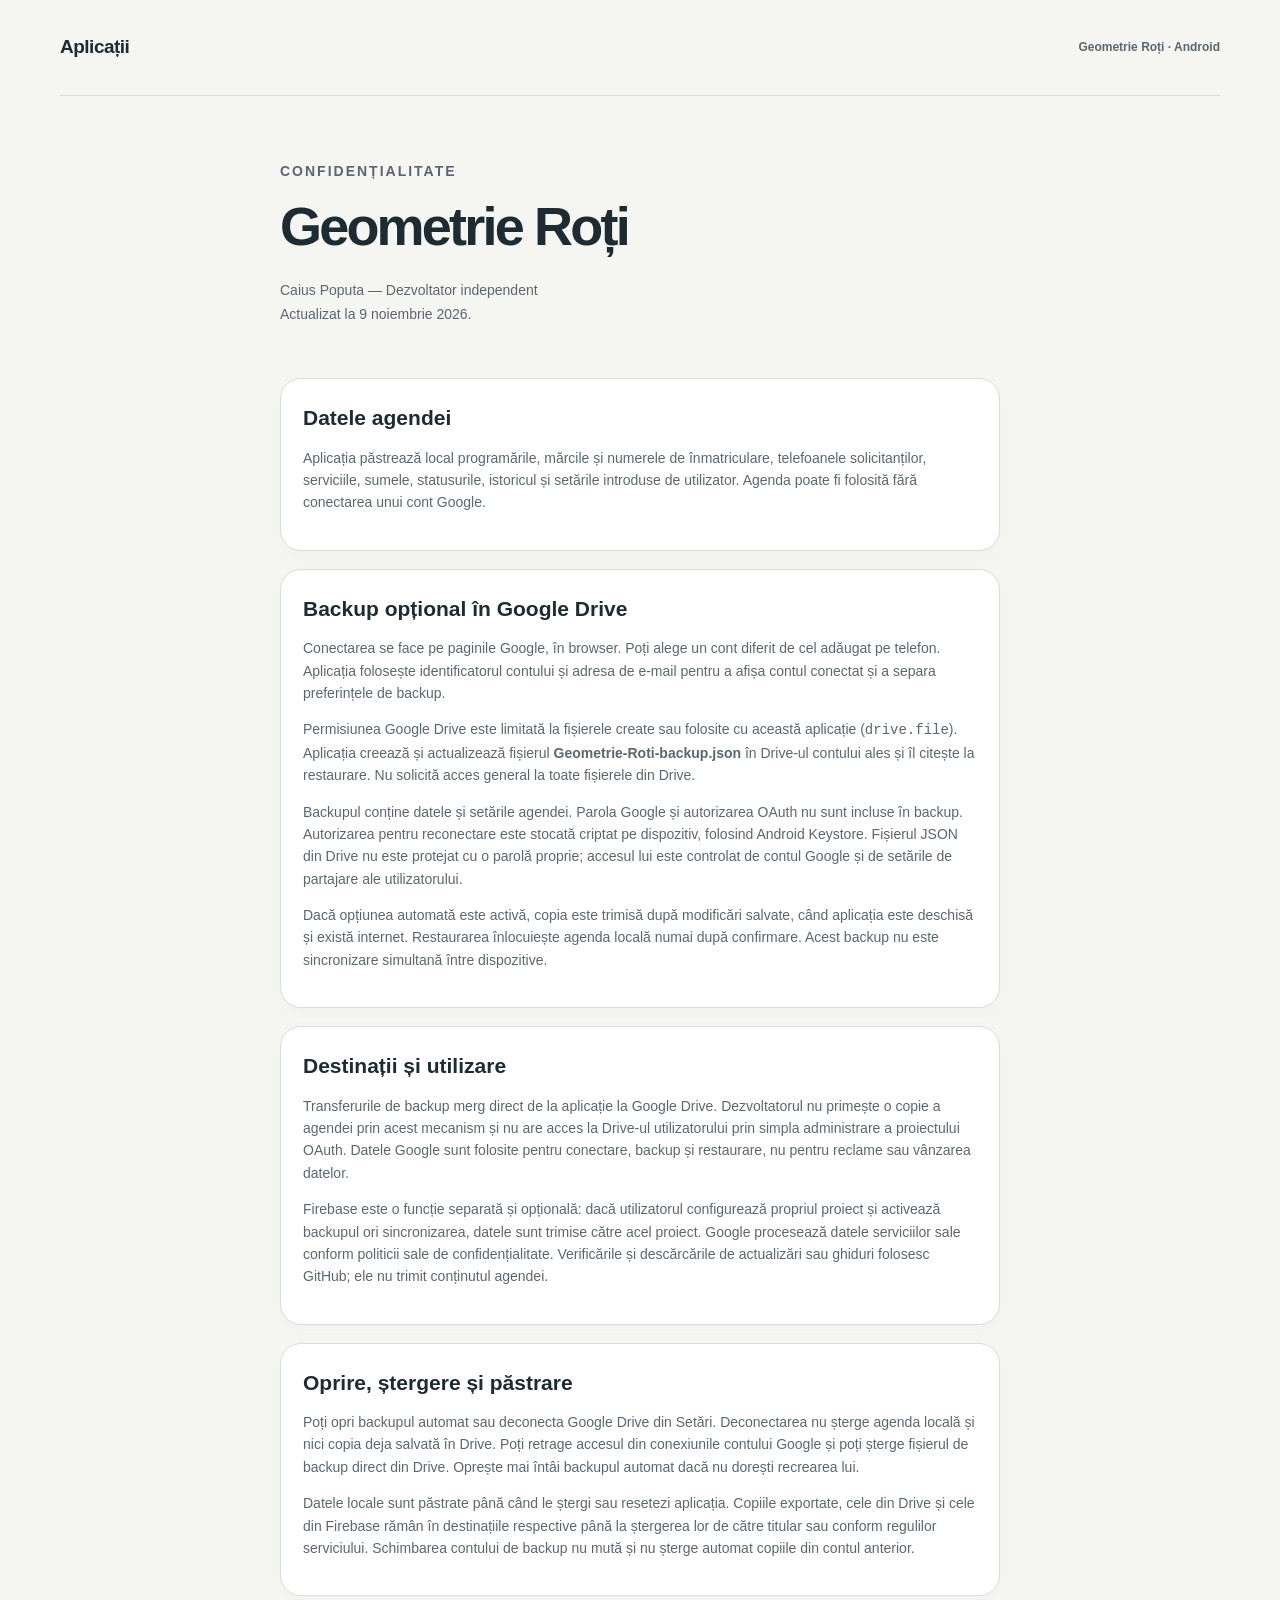
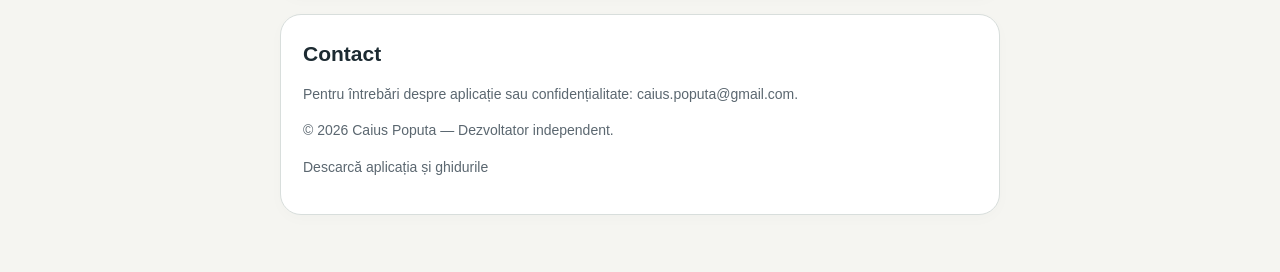
==== geometrie-roti-confidentialitate.html @ 44459ae8 "Add Geometrie Roti Google Drive privacy information" ====
<!doctype html>
<html lang="ro">
<head>
  <meta charset="utf-8">
  <meta name="viewport" content="width=device-width,initial-scale=1">
  <meta name="description" content="Geometrie Roți: datele agendei, backupul Google Drive și opțiunile de confidențialitate.">
  <meta name="referrer" content="no-referrer">
  <meta http-equiv="Content-Security-Policy" content="default-src 'none'; style-src 'self'; img-src 'self'; object-src 'none'; base-uri 'none'; form-action 'none'">
  <title>Geometrie Roți — confidențialitate</title>
  <link rel="stylesheet" href="styles.css">
</head>
<body>
  <header class="header wrap"><a class="brand" href="./#geometrie-roti">Aplicații</a><span class="header-note">Geometrie Roți · Android</span></header>
  <main class="wrap guide">
    <div class="intro"><p class="eyebrow">CONFIDENȚIALITATE</p><h1>Geometrie Roți</h1><p class="lead">Caius Poputa — Dezvoltator independent<br>Actualizat la 9 noiembrie 2026.</p></div>
    <section class="app-card"><h2>Datele agendei</h2><p>Aplicația păstrează local programările, mărcile și numerele de înmatriculare, telefoanele solicitanților, serviciile, sumele, statusurile, istoricul și setările introduse de utilizator. Agenda poate fi folosită fără conectarea unui cont Google.</p></section>
    <section class="app-card"><h2>Backup opțional în Google Drive</h2><p>Conectarea se face pe paginile Google, în browser. Poți alege un cont diferit de cel adăugat pe telefon. Aplicația folosește identificatorul contului și adresa de e-mail pentru a afișa contul conectat și a separa preferințele de backup.</p><p>Permisiunea Google Drive este limitată la fișierele create sau folosite cu această aplicație (<code>drive.file</code>). Aplicația creează și actualizează fișierul <strong>Geometrie-Roti-backup.json</strong> în Drive-ul contului ales și îl citește la restaurare. Nu solicită acces general la toate fișierele din Drive.</p><p>Backupul conține datele și setările agendei. Parola Google și autorizarea OAuth nu sunt incluse în backup. Autorizarea pentru reconectare este stocată criptat pe dispozitiv, folosind Android Keystore. Fișierul JSON din Drive nu este protejat cu o parolă proprie; accesul lui este controlat de contul Google și de setările de partajare ale utilizatorului.</p><p>Dacă opțiunea automată este activă, copia este trimisă după modificări salvate, când aplicația este deschisă și există internet. Restaurarea înlocuiește agenda locală numai după confirmare. Acest backup nu este sincronizare simultană între dispozitive.</p></section>
    <section class="app-card"><h2>Destinații și utilizare</h2><p>Transferurile de backup merg direct de la aplicație la Google Drive. Dezvoltatorul nu primește o copie a agendei prin acest mecanism și nu are acces la Drive-ul utilizatorului prin simpla administrare a proiectului OAuth. Datele Google sunt folosite pentru conectare, backup și restaurare, nu pentru reclame sau vânzarea datelor.</p><p>Firebase este o funcție separată și opțională: dacă utilizatorul configurează propriul proiect și activează backupul ori sincronizarea, datele sunt trimise către acel proiect. Google procesează datele serviciilor sale conform <a href="https://policies.google.com/privacy">politicii sale de confidențialitate</a>. Verificările și descărcările de actualizări sau ghiduri folosesc GitHub; ele nu trimit conținutul agendei.</p></section>
    <section class="app-card"><h2>Oprire, ștergere și păstrare</h2><p>Poți opri backupul automat sau deconecta Google Drive din Setări. Deconectarea nu șterge agenda locală și nici copia deja salvată în Drive. Poți retrage accesul din <a href="https://myaccount.google.com/connections">conexiunile contului Google</a> și poți șterge fișierul de backup direct din Drive. Oprește mai întâi backupul automat dacă nu dorești recrearea lui.</p><p>Datele locale sunt păstrate până când le ștergi sau resetezi aplicația. Copiile exportate, cele din Drive și cele din Firebase rămân în destinațiile respective până la ștergerea lor de către titular sau conform regulilor serviciului. Schimbarea contului de backup nu mută și nu șterge automat copiile din contul anterior.</p></section>
    <section class="app-card"><h2>Contact</h2><p>Pentru întrebări despre aplicație sau confidențialitate: <a href="mailto:caius.poputa@gmail.com">caius.poputa@gmail.com</a>.</p><p>© 2026 Caius Poputa — Dezvoltator independent.</p><p><a href="./#geometrie-roti">Descarcă aplicația și ghidurile</a></p></section>
  </main>
</body>
</html>
---- styles.css ----
@charset "UTF-8";
:root{color-scheme:light;--paper:#f5f5f1;--panel:#fff;--ink:#1d2b32;--muted:#5b6770;--line:#dce1df;--blue:#315e70;font-family:Inter,ui-sans-serif,-apple-system,BlinkMacSystemFont,"Segoe UI",sans-serif;font-synthesis:none}
*{box-sizing:border-box}
html{scroll-behavior:smooth;scroll-padding-top:24px}
body{margin:0;background:var(--paper);color:var(--ink);font-size:16px;line-height:1.6;-webkit-text-size-adjust:100%}
a{color:inherit;text-decoration:none}
a:focus-visible{outline:3px solid #2176a0;outline-offset:5px}
.wrap{width:min(1160px,calc(100% - 64px));margin-inline:auto}
.skip-link{position:absolute;top:12px;left:12px;z-index:10;transform:translateY(-180%);padding:10px 16px;background:var(--ink);color:#fff;border-radius:8px}
.skip-link:focus{transform:none}
.header{display:flex;align-items:center;justify-content:space-between;gap:16px;min-height:96px;border-bottom:1px solid var(--line)}
.brand{display:inline-flex;align-items:center;gap:11px;font-size:19px;font-weight:750;letter-spacing:-.5px}
.header-note{display:flex;align-items:center;gap:8px;font-size:12px;font-weight:600;color:var(--muted)}
.status-dot{width:7px;height:7px;background:#3b7964;border-radius:50%}
.intro{padding:64px 0 40px;max-width:740px}
.eyebrow{margin:0 0 15px;color:var(--blue);font-size:10px;font-weight:750;letter-spacing:2px}
h1{font-size:clamp(38px,5.5vw,62px);line-height:1.08;letter-spacing:-2.8px;margin:0 0 23px;font-weight:750}
h1 span{color:#74818a}
.lead{font-size:17px;line-height:1.7;margin:0 0 12px;max-width:610px;color:#44525b}
.latest-note{font-size:12px;color:var(--muted);margin:0}
.app-grid{display:grid;grid-template-columns:repeat(3,minmax(0,1fr));gap:18px;align-items:stretch}
.app-card{padding:25px 22px 22px;border:1px solid #d8dedc;background:var(--panel);border-radius:21px;min-width:0;box-shadow:0 4px 15px #263c4305}
.app-heading{display:flex;gap:13px;align-items:center;min-width:0}
.app-icon{flex:0 0 46px;width:46px;height:46px;display:grid;place-items:center;border-radius:14px}
.app-icon svg{width:29px;height:29px;stroke:currentColor;stroke-width:1.7;stroke-linecap:round;stroke-linejoin:round}
.salon-icon{color:#8a496b;background:#f4ebf1}
.barber-icon{color:#315e70;background:#eaf0f3}
.trust-icon{color:#91681e;background:#f8f0df}
.app-category{font-size:8px;font-weight:750;letter-spacing:1.6px;color:var(--muted);margin:0 0 2px}
.app-heading h2{font-size:21px;line-height:1.3;letter-spacing:-.65px;margin:0;overflow-wrap:anywhere}
.app-description{font-size:13px;line-height:1.65;color:var(--muted);margin:19px 0 23px;min-height:44px}
.platform{background:#f7f8f7;border:1px solid #e6eae8;border-radius:13px;padding:15px;margin-top:12px}
.platform-heading{display:flex;align-items:center;justify-content:space-between;gap:10px}
.platform-name{font-size:14px;font-weight:700}
.version{font-size:10px;line-height:1.5;background:#fff;border:1px solid #dbe1df;border-radius:5px;padding:2px 7px;color:#50606a;font-variant-numeric:tabular-nums}
.platform-description{font-size:10px;line-height:1.6;margin:5px 0 14px;color:var(--muted)}
.platform-description span{padding:0 3px}
.button{display:flex;justify-content:space-between;align-items:center;gap:10px;width:100%;min-height:46px;border:1px solid var(--ink);border-radius:8px;padding:11px 13px;font-size:12px;font-weight:650;line-height:1.5;transition:background .15s,transform .15s}
.button.primary{background:var(--ink);color:#fff}
.button.primary:hover{background:#354b57}
.button.secondary{background:#fff;color:var(--ink);border-color:#cad5d8}
.button.secondary:hover{background:#edf3f5;border-color:#7a959f}
.installation-guide{margin-top:10px}
.button:active{transform:translateY(1px)}
.button span{font-size:17px;line-height:1}
.android-only{padding:28px 5px 9px;color:var(--muted)}
.small-label{font-size:9px;font-weight:750;letter-spacing:1.5px;color:#74818a}
.android-only p{font-size:12px;max-width:200px;margin:6px 0 0}
.access-note{display:flex;gap:6px;align-items:flex-start;font-size:10px;color:var(--muted);line-height:1.6;margin:15px 0 0}
.access-note svg{flex:0 0 13px;width:13px;height:15px;stroke:currentColor;fill:none;stroke-width:1.4;margin-top:1px}
.installation{display:grid;grid-template-columns:.8fr 1fr 1fr;gap:34px;align-items:start;margin:44px 0 0;padding:32px 0 36px;border-top:1px solid var(--line)}
.installation-intro .eyebrow{font-size:8px;letter-spacing:1.7px;margin-bottom:9px}
.installation h2{font-size:23px;letter-spacing:-.8px;line-height:1.3;margin:0}
.install-method{display:flex;gap:13px}
.step-number{font-size:10px;color:#627883;padding-top:4px;font-weight:700}
.install-method h3{font-size:13px;margin:0 0 7px}
.install-method p{font-size:11px;line-height:1.85;color:var(--muted);margin:0;max-width:315px}
.install-method strong{font-weight:650;color:#3c4e57}
.footer{display:flex;justify-content:space-between;gap:20px;border-top:1px solid var(--line);padding:20px 0 30px;color:#66767f;font-size:10px;line-height:1.8}
.footer>span:first-child{font-weight:650}
.footer span span{color:#a4b0b4;padding:0 5px}
@media(min-width:1400px){.intro{padding-top:74px}}
@media(max-width:980px){.wrap{width:calc(100% - 40px)}.app-grid{gap:12px}.app-card{padding:20px 15px}.app-icon{flex-basis:38px;width:38px;height:38px;border-radius:11px}.app-icon svg{width:25px;height:25px}.app-heading{gap:9px}.app-heading h2{font-size:18px}.app-category{font-size:7px;letter-spacing:1px}.platform{padding:12px}.button{font-size:11px;padding:10px}.platform-description{font-size:9px}.installation{gap:22px}}
@media(max-width:760px){.wrap{width:calc(100% - 36px)}.header{min-height:77px}.intro{padding:40px 0 30px}h1{letter-spacing:-1.8px}.lead{font-size:15px;max-width:510px}.app-grid{grid-template-columns:1fr;gap:18px}.app-card{padding:24px}.app-heading{gap:13px}.app-icon{flex-basis:46px;width:46px;height:46px;border-radius:14px}.app-icon svg{width:29px;height:29px}.app-heading h2{font-size:23px}.app-category{font-size:8px;letter-spacing:1.6px}.app-description{min-height:0;margin:17px 0 20px;font-size:14px}.platform{padding:16px}.platform-name{font-size:15px}.version{font-size:11px}.platform-description{font-size:11px}.button{font-size:14px;min-height:49px;padding:11px 14px}.access-note{font-size:11px}.android-only{padding-top:20px}.android-only p{max-width:none}.installation{grid-template-columns:1fr;gap:25px;margin-top:32px;padding:27px 0 30px}.installation h2{font-size:26px}.install-method p{font-size:12px;max-width:none}.install-method h3{font-size:15px}.footer{font-size:9px;flex-direction:column;gap:6px}}
@media(max-width:360px){.wrap{width:calc(100% - 28px)}.header-note{font-size:10px}.brand{font-size:17px;gap:8px}.brand img{width:28px;height:28px}h1{font-size:37px}.app-card{padding:20px}.latest-note{font-size:11px}.eyebrow{font-size:9px}.app-heading h2{font-size:21px}}
@media(prefers-reduced-motion:reduce){html{scroll-behavior:auto}.button{transition:none}}
.geometry-icon{color:#08747b;background:#e1f1f0}
.sms-icon{color:#435e86;background:#eaf0f8}
.guide{max-width:720px;padding-bottom:40px}
.guide h1{font-size:clamp(34px,5vw,54px)}
.guide .app-card{margin-bottom:18px}
.guide h2{font-size:21px;line-height:1.35;margin:0 0 12px}
.guide p,.guide li{color:var(--muted);font-size:14px}
.guide ol{padding-left:24px;margin-bottom:18px}
.guide li+li{margin-top:8px}
.guide .button{max-width:260px}
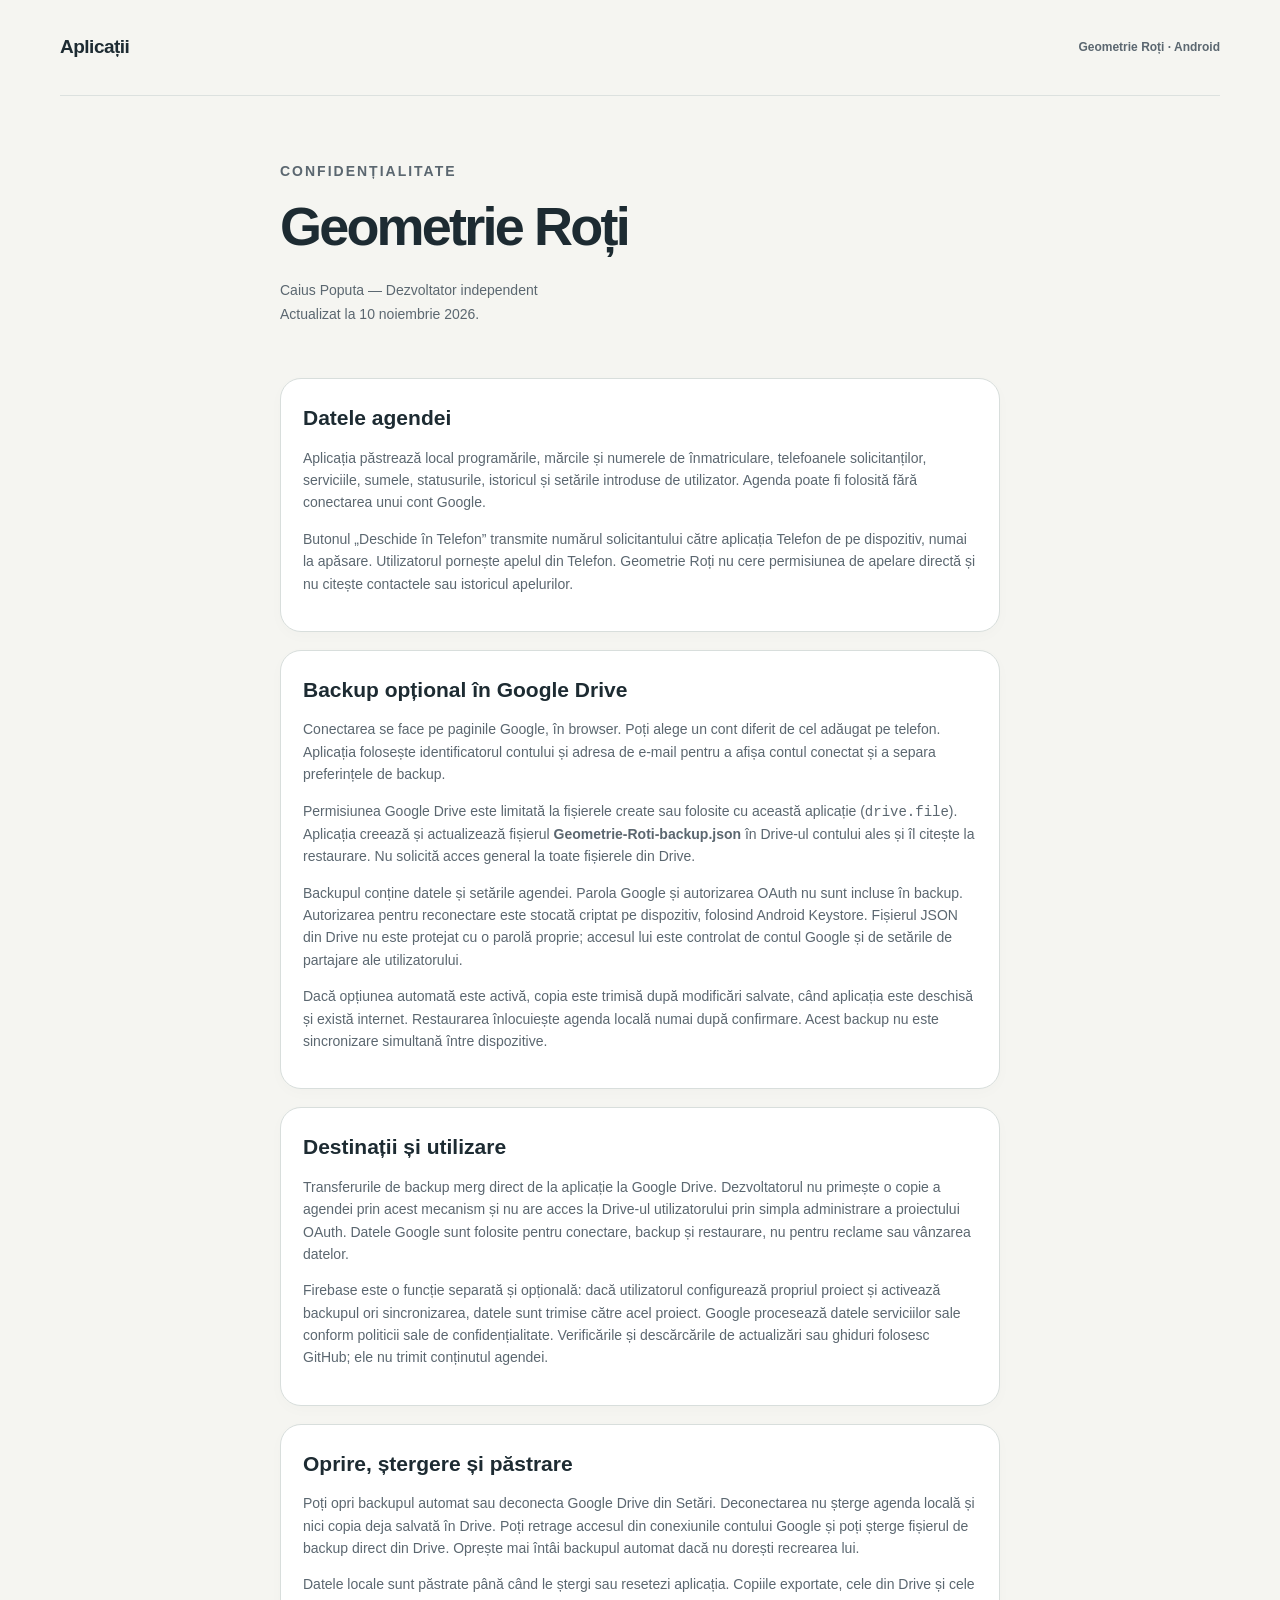
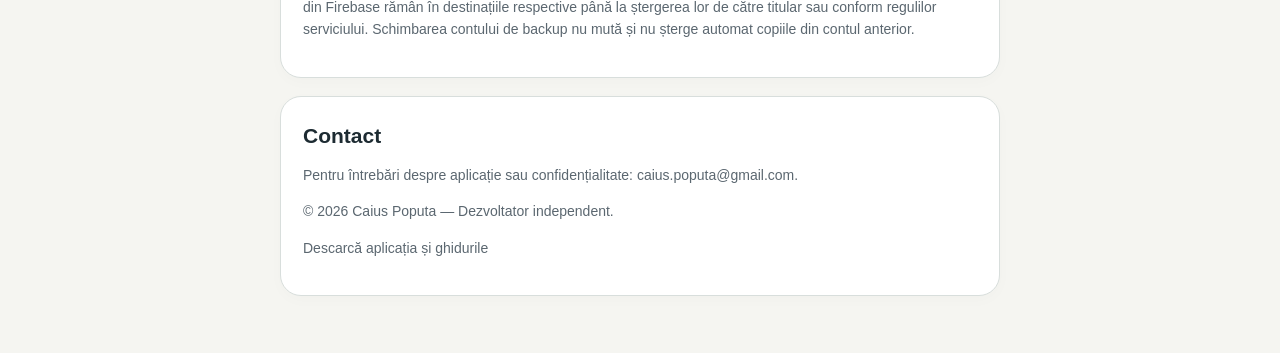
==== commit 42ae3fea: "Publish Geometrie Roti 0.4.4 visibility options and phone dialer" ====
--- a/geometrie-roti-confidentialitate.html
+++ b/geometrie-roti-confidentialitate.html
@@ -12,8 +12,8 @@
 <body>
   <header class="header wrap"><a class="brand" href="./#geometrie-roti">Aplicații</a><span class="header-note">Geometrie Roți · Android</span></header>
   <main class="wrap guide">
-    <div class="intro"><p class="eyebrow">CONFIDENȚIALITATE</p><h1>Geometrie Roți</h1><p class="lead">Caius Poputa — Dezvoltator independent<br>Actualizat la 9 noiembrie 2026.</p></div>
-    <section class="app-card"><h2>Datele agendei</h2><p>Aplicația păstrează local programările, mărcile și numerele de înmatriculare, telefoanele solicitanților, serviciile, sumele, statusurile, istoricul și setările introduse de utilizator. Agenda poate fi folosită fără conectarea unui cont Google.</p></section>
+    <div class="intro"><p class="eyebrow">CONFIDENȚIALITATE</p><h1>Geometrie Roți</h1><p class="lead">Caius Poputa — Dezvoltator independent<br>Actualizat la 10 noiembrie 2026.</p></div>
+    <section class="app-card"><h2>Datele agendei</h2><p>Aplicația păstrează local programările, mărcile și numerele de înmatriculare, telefoanele solicitanților, serviciile, sumele, statusurile, istoricul și setările introduse de utilizator. Agenda poate fi folosită fără conectarea unui cont Google.</p><p>Butonul „Deschide în Telefon” transmite numărul solicitantului către aplicația Telefon de pe dispozitiv, numai la apăsare. Utilizatorul pornește apelul din Telefon. Geometrie Roți nu cere permisiunea de apelare directă și nu citește contactele sau istoricul apelurilor.</p></section>
     <section class="app-card"><h2>Backup opțional în Google Drive</h2><p>Conectarea se face pe paginile Google, în browser. Poți alege un cont diferit de cel adăugat pe telefon. Aplicația folosește identificatorul contului și adresa de e-mail pentru a afișa contul conectat și a separa preferințele de backup.</p><p>Permisiunea Google Drive este limitată la fișierele create sau folosite cu această aplicație (<code>drive.file</code>). Aplicația creează și actualizează fișierul <strong>Geometrie-Roti-backup.json</strong> în Drive-ul contului ales și îl citește la restaurare. Nu solicită acces general la toate fișierele din Drive.</p><p>Backupul conține datele și setările agendei. Parola Google și autorizarea OAuth nu sunt incluse în backup. Autorizarea pentru reconectare este stocată criptat pe dispozitiv, folosind Android Keystore. Fișierul JSON din Drive nu este protejat cu o parolă proprie; accesul lui este controlat de contul Google și de setările de partajare ale utilizatorului.</p><p>Dacă opțiunea automată este activă, copia este trimisă după modificări salvate, când aplicația este deschisă și există internet. Restaurarea înlocuiește agenda locală numai după confirmare. Acest backup nu este sincronizare simultană între dispozitive.</p></section>
     <section class="app-card"><h2>Destinații și utilizare</h2><p>Transferurile de backup merg direct de la aplicație la Google Drive. Dezvoltatorul nu primește o copie a agendei prin acest mecanism și nu are acces la Drive-ul utilizatorului prin simpla administrare a proiectului OAuth. Datele Google sunt folosite pentru conectare, backup și restaurare, nu pentru reclame sau vânzarea datelor.</p><p>Firebase este o funcție separată și opțională: dacă utilizatorul configurează propriul proiect și activează backupul ori sincronizarea, datele sunt trimise către acel proiect. Google procesează datele serviciilor sale conform <a href="https://policies.google.com/privacy">politicii sale de confidențialitate</a>. Verificările și descărcările de actualizări sau ghiduri folosesc GitHub; ele nu trimit conținutul agendei.</p></section>
     <section class="app-card"><h2>Oprire, ștergere și păstrare</h2><p>Poți opri backupul automat sau deconecta Google Drive din Setări. Deconectarea nu șterge agenda locală și nici copia deja salvată în Drive. Poți retrage accesul din <a href="https://myaccount.google.com/connections">conexiunile contului Google</a> și poți șterge fișierul de backup direct din Drive. Oprește mai întâi backupul automat dacă nu dorești recrearea lui.</p><p>Datele locale sunt păstrate până când le ștergi sau resetezi aplicația. Copiile exportate, cele din Drive și cele din Firebase rămân în destinațiile respective până la ștergerea lor de către titular sau conform regulilor serviciului. Schimbarea contului de backup nu mută și nu șterge automat copiile din contul anterior.</p></section>
